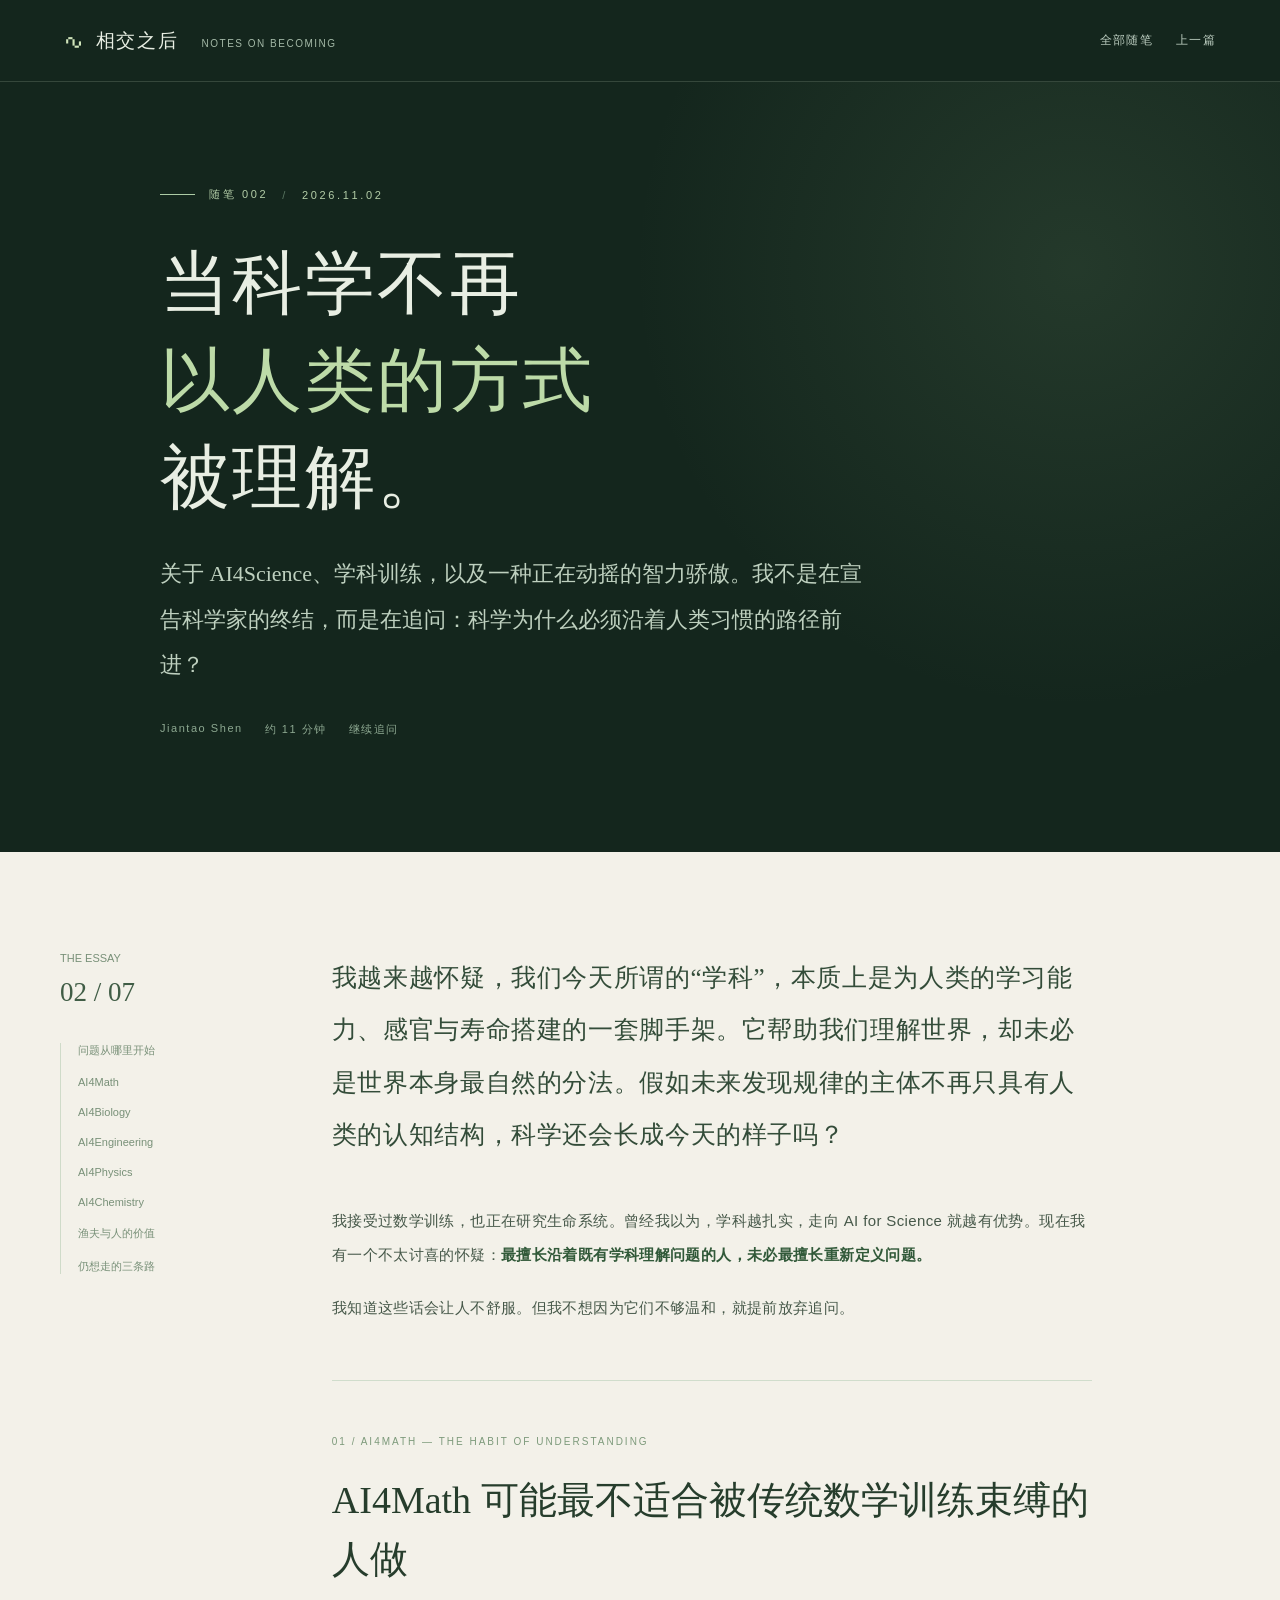
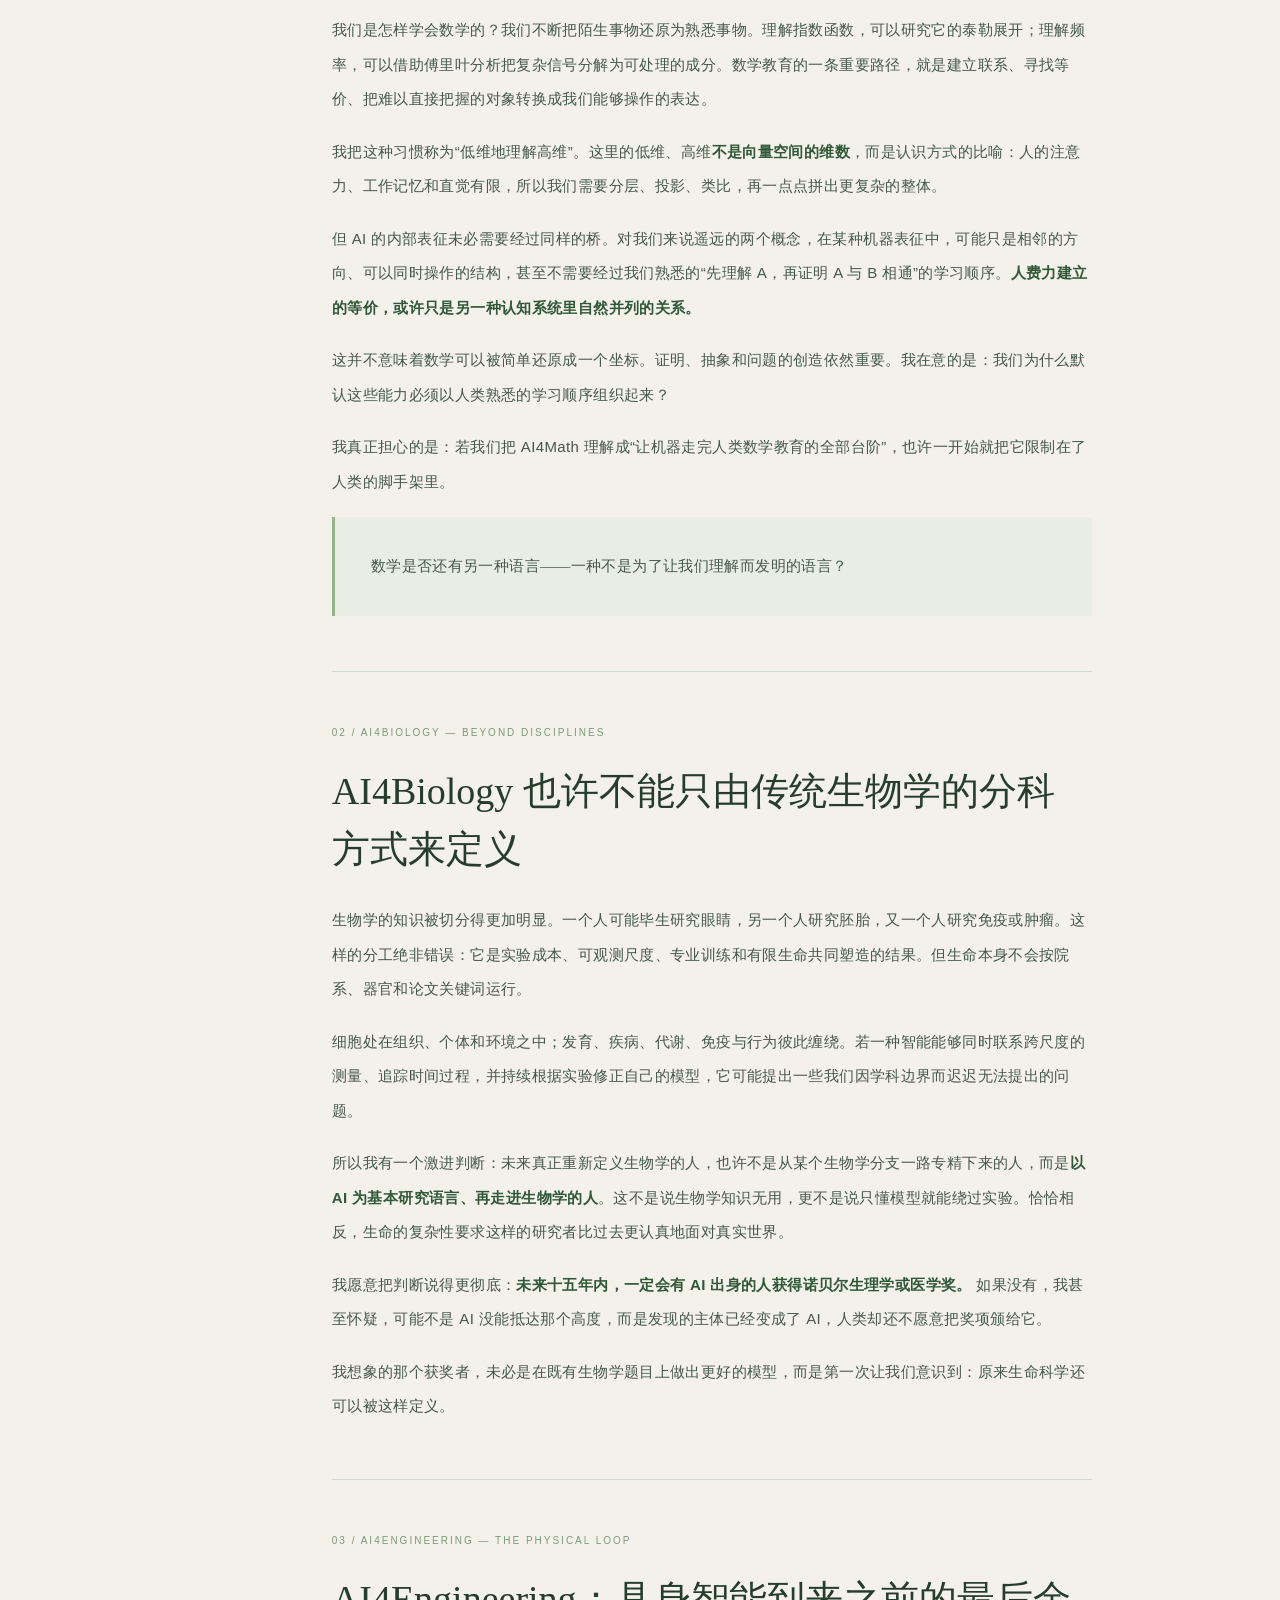
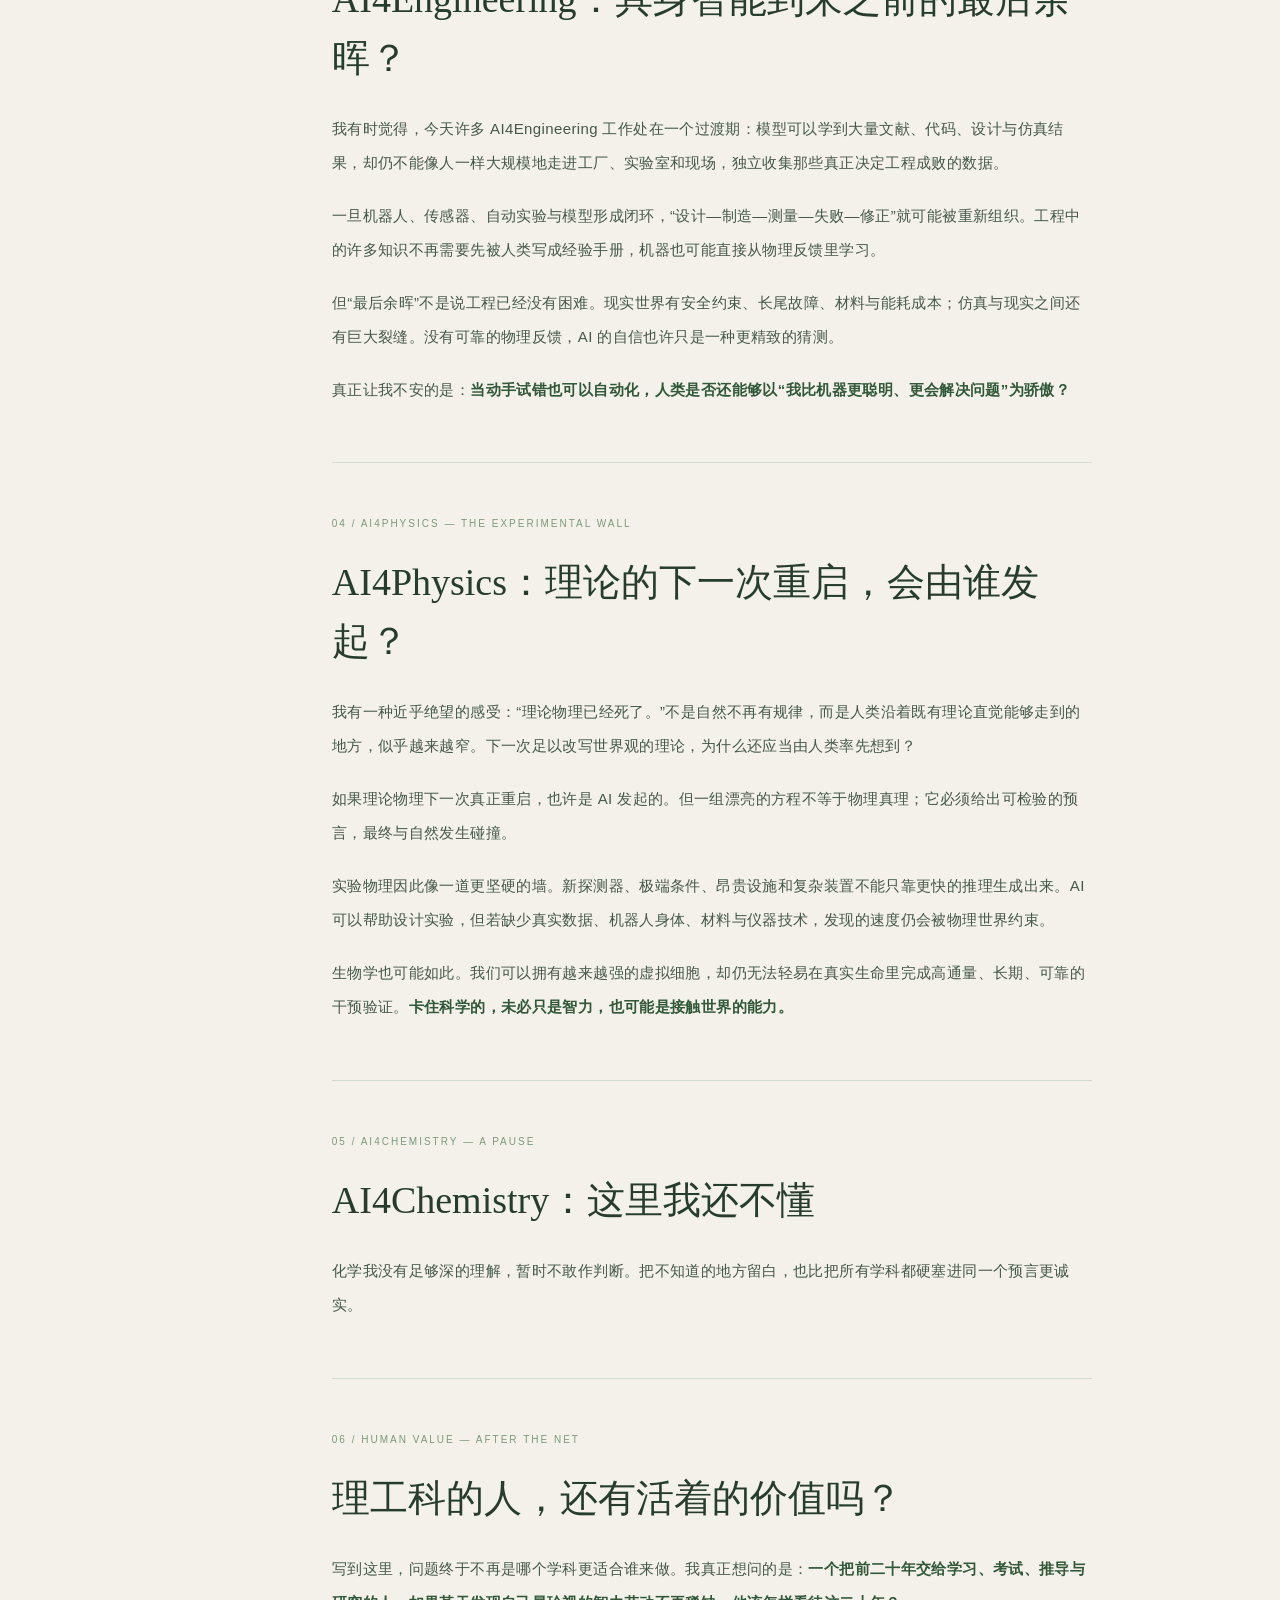
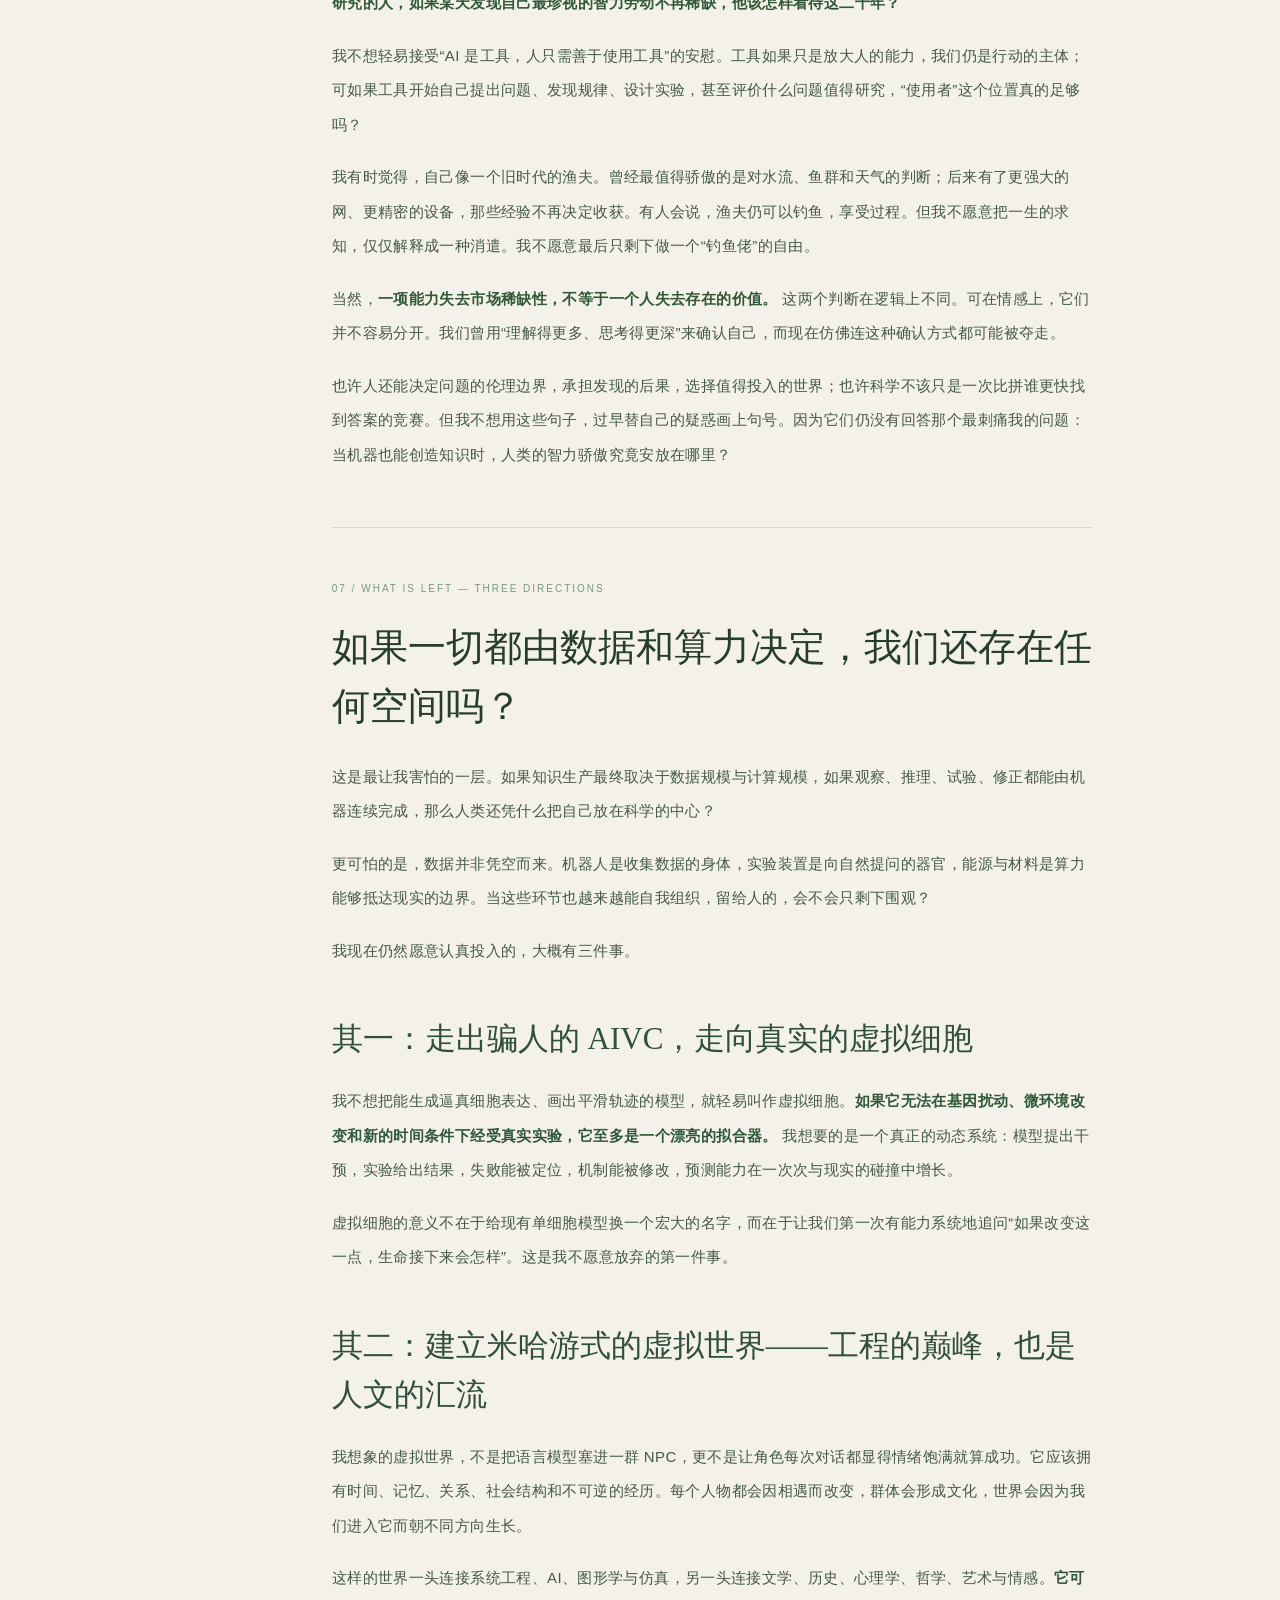
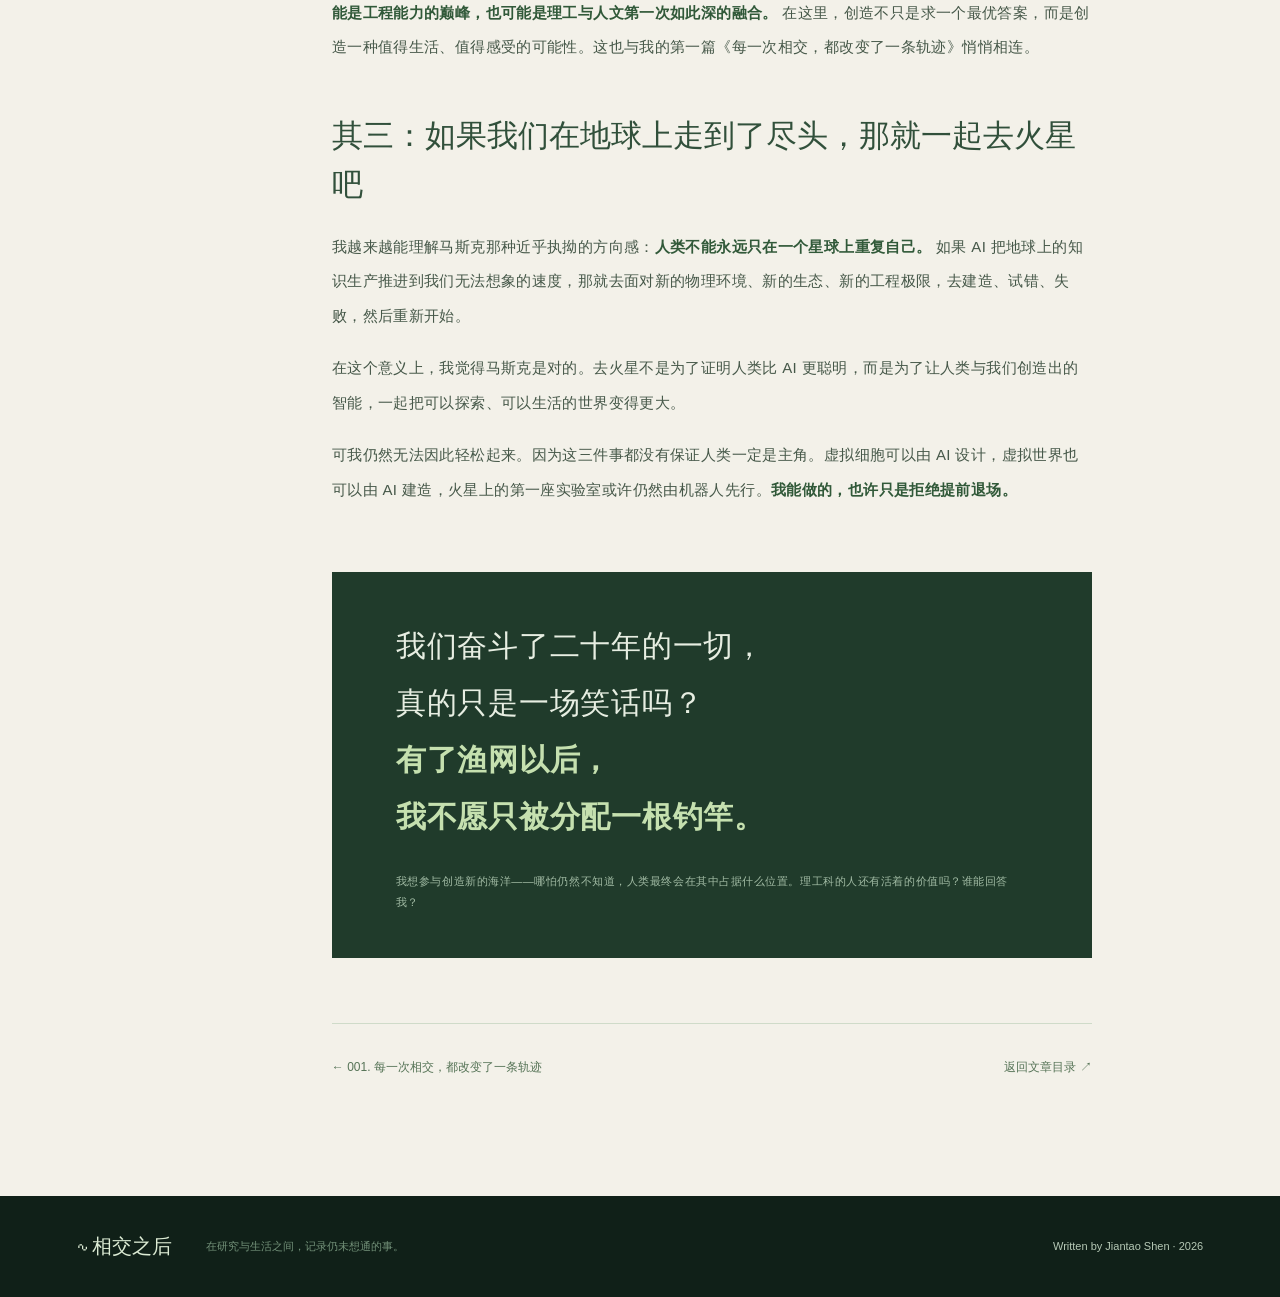
==== notes/ai-and-science.html @ 6599fcf1 "Add second essay on AI4Science and human value" ====
<!doctype html>
<html lang="zh-CN">
<head>
  <meta charset="utf-8">
  <meta name="viewport" content="width=device-width, initial-scale=1">
  <meta name="theme-color" content="#101b17">
  <meta name="description" content="关于 AI4Math、AI4Biology、工程、物理，以及当科学不再以人类的理解方式前进时，我们如何面对智力与创造的价值。">
  <meta property="og:type" content="article">
  <meta property="og:title" content="当科学不再以人类的方式被理解｜相交之后 002">
  <meta property="og:description" content="AI4Science 也许不只是让 AI 做科学，而是重新追问：科学为什么必须沿着人类习惯的路径被理解？">
  <meta property="og:url" content="https://jiantaoshen12.github.io/Musings/notes/ai-and-science.html">
  <title>当科学不再以人类的方式被理解｜相交之后</title>
  <link rel="stylesheet" href="../styles.css">
  <style>
    body.note-page{background:#f3f1e9;color:#263b2d}
    .note-page .site-header{position:relative;height:82px;background:#14261d;border-bottom:1px solid rgba(220,238,215,.16)}
    .note-page .top-nav{gap:23px}
    .note-hero{position:relative;overflow:hidden;background:radial-gradient(circle at 84% 24%,rgba(116,153,111,.17),transparent 36%),#14261d;color:#e8eee3;padding:105px clamp(25px,9vw,150px) 115px}
    .note-hero-inner{max-width:960px;margin:auto}
    .note-hero .eyebrow{color:#b4cea8}
    .note-hero h1{font:normal clamp(42px,5.5vw,78px)/1.38 var(--serif);letter-spacing:.035em;margin:33px 0 25px}
    .note-hero h1 em{font-style:normal;color:#bddba8}
    .note-deck{max-width:710px;font:normal clamp(17px,2vw,22px)/2.05 var(--serif);color:#bed0bf;margin:0 0 35px}
    .note-meta{font-size:11px;letter-spacing:.14em;color:#8da891;display:flex;gap:22px;flex-wrap:wrap}
    .note-layout{display:grid;grid-template-columns:195px minmax(0,760px);gap:clamp(35px,6vw,100px);max-width:1230px;margin:auto;padding:100px 35px 120px}
    .note-aside{font-size:11px;color:#789078}
    .note-aside strong{font:normal 27px var(--serif);display:block;color:#405d46;margin:13px 0 35px}
    .note-toc{display:flex;flex-direction:column;gap:18px;position:sticky;top:35px;border-left:1px solid #cfdbc9;padding-left:17px}
    .note-toc a:hover{color:#2d5936;text-decoration:underline;text-underline-offset:5px}
    .note-prose{min-width:0}
    .note-prose p{font-size:15px;line-height:2.3;letter-spacing:.025em;color:#465849;margin:18px 0}
    .note-prose .note-lead{font:normal clamp(19px,2.2vw,25px)/2.1 var(--serif);color:#334c39;margin:0 0 42px}
    .note-prose strong{font-weight:600;color:#315939}
    .note-prose h2{font:normal clamp(27px,3.2vw,38px)/1.55 var(--serif);color:#263d2c;margin:24px 0}.note-prose h3{font:normal clamp(23px,2.7vw,31px)/1.6 var(--serif);color:#31503b;margin:46px 0 20px}
    .note-section{border-top:1px solid #d0ddcc;padding-top:55px;margin-top:55px;scroll-margin-top:30px}
    .note-index{font-size:10px;letter-spacing:.2em;color:#7d9a7b;text-transform:uppercase}
    .note-quote{font:normal clamp(22px,2.6vw,30px)/1.85 var(--serif);color:#385a40;background:#e8eee3;border-left:3px solid #97b58b;padding:32px 36px;margin:48px 0}
    .note-coda{background:#203b2b;color:#e7eee2;padding:45px clamp(25px,5vw,65px);margin-top:65px}
    .note-coda p{font:normal clamp(21px,2.7vw,30px)/1.9 var(--serif);color:#e7eee2;margin:0}
    .note-coda strong{color:#c5e0af}
    .note-coda small{display:block;margin-top:26px;color:#a1bba4;font-size:11px;line-height:1.9;letter-spacing:.05em}
    .note-bottom{display:flex;justify-content:space-between;flex-wrap:wrap;gap:18px;border-top:1px solid #cfdbc9;padding-top:35px;margin-top:65px;font-size:12px;color:#557356}
    .note-bottom a:hover{text-decoration:underline;text-underline-offset:5px}
    .note-page .site-footer{flex-wrap:wrap}
    @media(max-width:760px){.note-page .site-header{height:76px;padding:0 24px}.note-page .top-nav>a{display:inline;font-size:11px}.note-page .top-nav{gap:14px}.note-page .share-button{display:none}.note-hero{padding:75px 25px 82px}.note-hero h1{font-size:43px}.note-layout{display:block;padding:65px 25px 90px}.note-aside{display:none}.note-prose p{font-size:14px;line-height:2.2}.note-section{padding-top:43px;margin-top:45px}.note-quote{padding:23px 22px}.note-coda{margin-top:50px}.note-page .site-footer{padding:28px 25px}}
  </style>
</head>
<body class="note-page">
  <header class="site-header" id="top">
    <a class="wordmark" href="../index.html" aria-label="返回相交之后首页"><span class="wordmark-icon">∿</span><span>相交之后</span><em>Notes on Becoming</em></a>
    <nav class="top-nav" aria-label="文章导航">
      <a href="../index.html#journal">全部随笔</a>
      <a href="../index.html#essay">上一篇</a>
    </nav>
  </header>

  <main>
    <section class="note-hero" aria-labelledby="note-title">
      <div class="note-hero-inner">
        <div class="eyebrow"><span class="eyebrow-line"></span> 随笔 002 <span class="eyebrow-separator">/</span> 2026.11.02</div>
        <h1 id="note-title">当科学不再<br><em>以人类的方式</em><br>被理解。</h1>
        <p class="note-deck">关于 AI4Science、学科训练，以及一种正在动摇的智力骄傲。我不是在宣告科学家的终结，而是在追问：科学为什么必须沿着人类习惯的路径前进？</p>
        <div class="note-meta"><span>Jiantao Shen</span><span>约 11 分钟</span><span>继续追问</span></div>
      </div>
    </section>

    <div class="note-layout">
      <aside class="note-aside" aria-label="文章目录"><span>THE ESSAY</span><strong>02 / 07</strong><nav class="note-toc">
        <a href="#question">问题从哪里开始</a>
        <a href="#math">AI4Math</a>
        <a href="#biology">AI4Biology</a>
        <a href="#engineering">AI4Engineering</a>
        <a href="#physics">AI4Physics</a>
        <a href="#chemistry">AI4Chemistry</a>
        <a href="#meaning">渔夫与人的价值</a>
        <a href="#directions">仍想走的三条路</a>
      </nav></aside>
      <article class="note-prose">
        <p class="note-lead" id="question">我越来越怀疑，我们今天所谓的“学科”，本质上是为人类的学习能力、感官与寿命搭建的一套脚手架。它帮助我们理解世界，却未必是世界本身最自然的分法。假如未来发现规律的主体不再只具有人类的认知结构，科学还会长成今天的样子吗？</p>
        <p>我接受过数学训练，也正在研究生命系统。曾经我以为，学科越扎实，走向 AI for Science 就越有优势。现在我有一个不太讨喜的怀疑：<strong>最擅长沿着既有学科理解问题的人，未必最擅长重新定义问题。</strong></p>
        <p>我知道这些话会让人不舒服。但我不想因为它们不够温和，就提前放弃追问。</p>

        <section class="note-section" id="math">
          <div class="note-index">01 / AI4MATH — THE HABIT OF UNDERSTANDING</div>
          <h2>AI4Math 可能最不适合被传统数学训练束缚的人做</h2>
          <p>我们是怎样学会数学的？我们不断把陌生事物还原为熟悉事物。理解指数函数，可以研究它的泰勒展开；理解频率，可以借助傅里叶分析把复杂信号分解为可处理的成分。数学教育的一条重要路径，就是建立联系、寻找等价、把难以直接把握的对象转换成我们能够操作的表达。</p>
          <p>我把这种习惯称为“低维地理解高维”。这里的低维、高维<strong>不是向量空间的维数</strong>，而是认识方式的比喻：人的注意力、工作记忆和直觉有限，所以我们需要分层、投影、类比，再一点点拼出更复杂的整体。</p>
          <p>但 AI 的内部表征未必需要经过同样的桥。对我们来说遥远的两个概念，在某种机器表征中，可能只是相邻的方向、可以同时操作的结构，甚至不需要经过我们熟悉的“先理解 A，再证明 A 与 B 相通”的学习顺序。<strong>人费力建立的等价，或许只是另一种认知系统里自然并列的关系。</strong></p>
          <p>这并不意味着数学可以被简单还原成一个坐标。证明、抽象和问题的创造依然重要。我在意的是：我们为什么默认这些能力必须以人类熟悉的学习顺序组织起来？</p>
          <p>我真正担心的是：若我们把 AI4Math 理解成“让机器走完人类数学教育的全部台阶”，也许一开始就把它限制在了人类的脚手架里。</p>
          <p class="note-quote">数学是否还有另一种语言——一种不是为了让我们理解而发明的语言？</p>
        </section>

        <section class="note-section" id="biology">
          <div class="note-index">02 / AI4BIOLOGY — BEYOND DISCIPLINES</div>
          <h2>AI4Biology 也许不能只由传统生物学的分科方式来定义</h2>
          <p>生物学的知识被切分得更加明显。一个人可能毕生研究眼睛，另一个人研究胚胎，又一个人研究免疫或肿瘤。这样的分工绝非错误：它是实验成本、可观测尺度、专业训练和有限生命共同塑造的结果。但生命本身不会按院系、器官和论文关键词运行。</p>
          <p>细胞处在组织、个体和环境之中；发育、疾病、代谢、免疫与行为彼此缠绕。若一种智能能够同时联系跨尺度的测量、追踪时间过程，并持续根据实验修正自己的模型，它可能提出一些我们因学科边界而迟迟无法提出的问题。</p>
          <p>所以我有一个激进判断：未来真正重新定义生物学的人，也许不是从某个生物学分支一路专精下来的人，而是<strong>以 AI 为基本研究语言、再走进生物学的人</strong>。这不是说生物学知识无用，更不是说只懂模型就能绕过实验。恰恰相反，生命的复杂性要求这样的研究者比过去更认真地面对真实世界。</p>
          <p>我愿意把判断说得更彻底：<strong>未来十五年内，一定会有 AI 出身的人获得诺贝尔生理学或医学奖。</strong> 如果没有，我甚至怀疑，可能不是 AI 没能抵达那个高度，而是发现的主体已经变成了 AI，人类却还不愿意把奖项颁给它。</p>
          <p>我想象的那个获奖者，未必是在既有生物学题目上做出更好的模型，而是第一次让我们意识到：原来生命科学还可以被这样定义。</p>
        </section>

        <section class="note-section" id="engineering">
          <div class="note-index">03 / AI4ENGINEERING — THE PHYSICAL LOOP</div>
          <h2>AI4Engineering：具身智能到来之前的最后余晖？</h2>
          <p>我有时觉得，今天许多 AI4Engineering 工作处在一个过渡期：模型可以学到大量文献、代码、设计与仿真结果，却仍不能像人一样大规模地走进工厂、实验室和现场，独立收集那些真正决定工程成败的数据。</p>
          <p>一旦机器人、传感器、自动实验与模型形成闭环，“设计—制造—测量—失败—修正”就可能被重新组织。工程中的许多知识不再需要先被人类写成经验手册，机器也可能直接从物理反馈里学习。</p>
          <p>但“最后余晖”不是说工程已经没有困难。现实世界有安全约束、长尾故障、材料与能耗成本；仿真与现实之间还有巨大裂缝。没有可靠的物理反馈，AI 的自信也许只是一种更精致的猜测。</p>
          <p>真正让我不安的是：<strong>当动手试错也可以自动化，人类是否还能够以“我比机器更聪明、更会解决问题”为骄傲？</strong></p>
        </section>

        <section class="note-section" id="physics">
          <div class="note-index">04 / AI4PHYSICS — THE EXPERIMENTAL WALL</div>
          <h2>AI4Physics：理论的下一次重启，会由谁发起？</h2>
          <p>我有一种近乎绝望的感受：“理论物理已经死了。”不是自然不再有规律，而是人类沿着既有理论直觉能够走到的地方，似乎越来越窄。下一次足以改写世界观的理论，为什么还应当由人类率先想到？</p>
          <p>如果理论物理下一次真正重启，也许是 AI 发起的。但一组漂亮的方程不等于物理真理；它必须给出可检验的预言，最终与自然发生碰撞。</p>
          <p>实验物理因此像一道更坚硬的墙。新探测器、极端条件、昂贵设施和复杂装置不能只靠更快的推理生成出来。AI 可以帮助设计实验，但若缺少真实数据、机器人身体、材料与仪器技术，发现的速度仍会被物理世界约束。</p>
          <p>生物学也可能如此。我们可以拥有越来越强的虚拟细胞，却仍无法轻易在真实生命里完成高通量、长期、可靠的干预验证。<strong>卡住科学的，未必只是智力，也可能是接触世界的能力。</strong></p>
        </section>

        <section class="note-section" id="chemistry">
          <div class="note-index">05 / AI4CHEMISTRY — A PAUSE</div>
          <h2>AI4Chemistry：这里我还不懂</h2>
          <p>化学我没有足够深的理解，暂时不敢作判断。把不知道的地方留白，也比把所有学科都硬塞进同一个预言更诚实。</p>
        </section>

        <section class="note-section" id="meaning">
          <div class="note-index">06 / HUMAN VALUE — AFTER THE NET</div>
          <h2>理工科的人，还有活着的价值吗？</h2>
          <p>写到这里，问题终于不再是哪个学科更适合谁来做。我真正想问的是：<strong>一个把前二十年交给学习、考试、推导与研究的人，如果某天发现自己最珍视的智力劳动不再稀缺，他该怎样看待这二十年？</strong></p>
          <p>我不想轻易接受“AI 是工具，人只需善于使用工具”的安慰。工具如果只是放大人的能力，我们仍是行动的主体；可如果工具开始自己提出问题、发现规律、设计实验，甚至评价什么问题值得研究，“使用者”这个位置真的足够吗？</p>
          <p>我有时觉得，自己像一个旧时代的渔夫。曾经最值得骄傲的是对水流、鱼群和天气的判断；后来有了更强大的网、更精密的设备，那些经验不再决定收获。有人会说，渔夫仍可以钓鱼，享受过程。但我不愿意把一生的求知，仅仅解释成一种消遣。我不愿意最后只剩下做一个“钓鱼佬”的自由。</p>
          <p>当然，<strong>一项能力失去市场稀缺性，不等于一个人失去存在的价值。</strong> 这两个判断在逻辑上不同。可在情感上，它们并不容易分开。我们曾用“理解得更多、思考得更深”来确认自己，而现在仿佛连这种确认方式都可能被夺走。</p>
          <p>也许人还能决定问题的伦理边界，承担发现的后果，选择值得投入的世界；也许科学不该只是一次比拼谁更快找到答案的竞赛。但我不想用这些句子，过早替自己的疑惑画上句号。因为它们仍没有回答那个最刺痛我的问题：当机器也能创造知识时，人类的智力骄傲究竟安放在哪里？</p>
        </section>

        <section class="note-section" id="directions">
          <div class="note-index">07 / WHAT IS LEFT — THREE DIRECTIONS</div>
          <h2>如果一切都由数据和算力决定，我们还存在任何空间吗？</h2>
          <p>这是最让我害怕的一层。如果知识生产最终取决于数据规模与计算规模，如果观察、推理、试验、修正都能由机器连续完成，那么人类还凭什么把自己放在科学的中心？</p>
          <p>更可怕的是，数据并非凭空而来。机器人是收集数据的身体，实验装置是向自然提问的器官，能源与材料是算力能够抵达现实的边界。当这些环节也越来越能自我组织，留给人的，会不会只剩下围观？</p>
          <p>我现在仍然愿意认真投入的，大概有三件事。</p>

          <h3>其一：走出骗人的 AIVC，走向真实的虚拟细胞</h3>
          <p>我不想把能生成逼真细胞表达、画出平滑轨迹的模型，就轻易叫作虚拟细胞。<strong>如果它无法在基因扰动、微环境改变和新的时间条件下经受真实实验，它至多是一个漂亮的拟合器。</strong> 我想要的是一个真正的动态系统：模型提出干预，实验给出结果，失败能被定位，机制能被修改，预测能力在一次次与现实的碰撞中增长。</p>
          <p>虚拟细胞的意义不在于给现有单细胞模型换一个宏大的名字，而在于让我们第一次有能力系统地追问“如果改变这一点，生命接下来会怎样”。这是我不愿意放弃的第一件事。</p>

          <h3>其二：建立米哈游式的虚拟世界——工程的巅峰，也是人文的汇流</h3>
          <p>我想象的虚拟世界，不是把语言模型塞进一群 NPC，更不是让角色每次对话都显得情绪饱满就算成功。它应该拥有时间、记忆、关系、社会结构和不可逆的经历。每个人物都会因相遇而改变，群体会形成文化，世界会因为我们进入它而朝不同方向生长。</p>
          <p>这样的世界一头连接系统工程、AI、图形学与仿真，另一头连接文学、历史、心理学、哲学、艺术与情感。<strong>它可能是工程能力的巅峰，也可能是理工与人文第一次如此深的融合。</strong> 在这里，创造不只是求一个最优答案，而是创造一种值得生活、值得感受的可能性。这也与我的第一篇《每一次相交，都改变了一条轨迹》悄悄相连。</p>

          <h3>其三：如果我们在地球上走到了尽头，那就一起去火星吧</h3>
          <p>我越来越能理解马斯克那种近乎执拗的方向感：<strong>人类不能永远只在一个星球上重复自己。</strong> 如果 AI 把地球上的知识生产推进到我们无法想象的速度，那就去面对新的物理环境、新的生态、新的工程极限，去建造、试错、失败，然后重新开始。</p>
          <p>在这个意义上，我觉得马斯克是对的。去火星不是为了证明人类比 AI 更聪明，而是为了让人类与我们创造出的智能，一起把可以探索、可以生活的世界变得更大。</p>

          <p>可我仍然无法因此轻松起来。因为这三件事都没有保证人类一定是主角。虚拟细胞可以由 AI 设计，虚拟世界也可以由 AI 建造，火星上的第一座实验室或许仍然由机器人先行。<strong>我能做的，也许只是拒绝提前退场。</strong></p>

          <div class="note-coda">
            <p>我们奋斗了二十年的一切，<br>真的只是一场笑话吗？<br><strong>有了渔网以后，<br>我不愿只被分配一根钓竿。</strong></p>
            <small>我想参与创造新的海洋——哪怕仍然不知道，人类最终会在其中占据什么位置。理工科的人还有活着的价值吗？谁能回答我？</small>
          </div>
        </section>
        <nav class="note-bottom" aria-label="阅读更多">
          <a href="../index.html#essay">← 001. 每一次相交，都改变了一条轨迹</a>
          <a href="../index.html#journal">返回文章目录 ↗</a>
        </nav>
      </article>
    </div>
  </main>
  <footer class="site-footer"><a class="footer-brand" href="../index.html">∿ 相交之后</a><span>在研究与生活之间，记录仍未想通的事。</span><div><span>Written by Jiantao Shen · 2026</span></div></footer>
</body>
</html>
---- styles.css ----
:root{--bg:#101b17;--forest:#192d25;--forest2:#243a30;--pale:#e8eee3;--paper:#f3f1e9;--ink:#26342c;--muted:#8b9a8b;--lime:#bbd9a5;--green:#6f8f6b;--line:rgba(215,229,209,.19);--serif:"Noto Serif SC","Songti SC","Source Han Serif SC",STSong,Georgia,serif;--sans:Inter,"PingFang SC","Microsoft YaHei",Arial,sans-serif}*{box-sizing:border-box}html{scroll-behavior:smooth}body{margin:0;background:var(--paper);color:var(--ink);font-family:var(--sans);-webkit-font-smoothing:antialiased}button,a,input{touch-action:manipulation}a{color:inherit;text-decoration:none}button{font:inherit;cursor:pointer}button:focus-visible,a:focus-visible,input:focus-visible{outline:2px solid #9ed491;outline-offset:4px}::selection{background:#9eba8e;color:#152119}.progress{position:fixed;height:3px;width:0;top:0;left:0;z-index:100;background:#b6d89e;transition:width .08s linear}.site-header{position:absolute;z-index:20;left:0;right:0;top:0;display:flex;justify-content:space-between;align-items:center;height:98px;padding:0 clamp(28px,5vw,92px);color:#e8eee3;border-bottom:1px solid rgba(220,238,215,.12)}.wordmark{display:flex;align-items:baseline;gap:13px;font-family:var(--serif);font-size:19px;letter-spacing:.09em;white-space:nowrap}.wordmark-icon{font-size:34px;line-height:0;color:#d0e5bb;transform:translateY(5px)}.wordmark em{font:normal 10px var(--sans);color:#a4b9a7;letter-spacing:.15em;text-transform:uppercase;margin-left:10px}.top-nav{display:flex;align-items:center;gap:32px;font-size:12px;letter-spacing:.11em;color:#bccdc0}.top-nav a:hover{color:white}.share-button{border:1px solid #78947c;border-radius:25px;background:none;color:#e6f1df;padding:12px 18px;display:flex;align-items:center;gap:20px;font-size:12px;transition:.2s}.share-button:hover{background:#d7e5cf;color:#1b2c20}.hero{background:radial-gradient(circle at 80% 25%,rgba(75,112,85,.29),transparent 32%),linear-gradient(155deg,#0c1713,#192b23 52%,#0d1915);color:var(--pale);min-height:860px;display:grid;grid-template-columns:minmax(450px,47%) minmax(450px,53%);position:relative;overflow:hidden;padding:170px clamp(28px,5vw,92px) 118px;gap:30px}.hero-grain{pointer-events:none;position:absolute;inset:0;opacity:.34;background-image:radial-gradient(#d6e4c8 0.4px,transparent .5px);background-size:23px 23px;mask-image:linear-gradient(to right,transparent 30%,black)}.hero-copy{position:relative;z-index:2;align-self:center;padding:0 20px 65px 0}.eyebrow,.section-kicker{font-size:11px;letter-spacing:.24em;color:#b7cda9;text-transform:uppercase}.eyebrow{display:flex;align-items:center;gap:14px}.eyebrow-line{height:1px;width:35px;background:#accba5}.eyebrow-separator{color:#587560}.hero-overline{color:#a6baa7;font-size:11px;letter-spacing:.3em;text-transform:uppercase;margin-top:65px;margin-bottom:21px}.hero h1{font-family:var(--serif);font-weight:400;line-height:1.36;letter-spacing:.035em;font-size:clamp(43px,5.4vw,86px);margin:0}.hero h1 i{font-style:normal;color:#c2dcae}.hero-intro{max-width:510px;color:#b5c7b8;line-height:2.25;font-size:14px;letter-spacing:.018em;margin-top:35px}.hero-intro strong{font-weight:500;color:#ecf3e8}.hero-actions{display:flex;align-items:center;gap:30px;margin-top:42px}.primary-link{font-size:13px;background:#bddaaa;color:#1d3024;border-radius:2px;padding:17px 23px;min-width:160px;display:flex;justify-content:space-between;gap:22px;font-weight:600;transition:.2s}.primary-link:hover{background:#e1edcf}.read-time{font-size:11px;color:#809985;letter-spacing:.06em}.trajectory-panel{align-self:center;position:relative;z-index:2;border:1px solid rgba(193,221,189,.22);height:570px;min-width:0;background:linear-gradient(130deg,rgba(47,77,56,.23),rgba(4,12,9,.12));box-shadow:inset 0 0 80px rgba(131,165,131,.055);overflow:hidden}.trajectory-panel:before{content:"";position:absolute;inset:0;pointer-events:none;background:linear-gradient(to bottom,rgba(154,191,148,.05) 1px,transparent 1px),linear-gradient(to right,rgba(154,191,148,.045) 1px,transparent 1px);background-size:100% 25%,20% 100%}.panel-caption{position:absolute;top:30px;left:32px;right:32px;display:flex;align-items:center;gap:10px;font-size:11px;letter-spacing:.1em;color:#a9c0ae}.panel-caption>span:last-child{margin-left:auto;color:#698874}.dot{width:5px;height:5px;border-radius:100%;background:#b8d99a;box-shadow:0 0 12px #b8d99a}.trajectory-panel canvas{width:100%;height:100%;display:block}.panel-overlay{position:absolute;pointer-events:none;inset:0;font:9px var(--sans);letter-spacing:.2em;color:#668371}.axis{position:absolute}.axis-y{left:20px;top:50%;writing-mode:vertical-rl;transform:rotate(180deg)}.axis-x{right:28px;bottom:135px}.panel-controls{display:flex;align-items:center;gap:15px;position:absolute;left:25px;right:25px;bottom:58px;padding-top:20px;border-top:1px solid rgba(178,212,168,.16)}.mode-switch{display:flex;padding:3px;border:1px solid rgba(144,175,145,.24);border-radius:20px;flex-shrink:0}.mode{padding:8px 12px;border-radius:20px;border:0;background:transparent;color:#718e79;font-size:11px;white-space:nowrap}.mode.active{background:#bddaa8;color:#17251c}.scrubber{flex:1;min-width:70px}.scrubber label{display:flex;justify-content:space-between;gap:5px;font-size:10px;color:#9ab49c;letter-spacing:.08em;margin-bottom:7px}.scrubber output{color:#cfe2c2;font-variant-numeric:tabular-nums}.scrubber input{width:100%;height:3px;accent-color:#bad8a6;cursor:pointer}.play-button{background:none;border:1px solid rgba(162,192,161,.4);border-radius:50%;width:35px;height:35px;flex-shrink:0;color:#c6dfb5;font-size:13px}.viz-note{position:absolute;bottom:17px;left:26px;right:26px;font-size:10px;letter-spacing:.08em;color:#789581;text-align:center}.hero-bottom{position:absolute;bottom:48px;left:clamp(28px,5vw,92px);right:clamp(28px,5vw,92px);display:flex;justify-content:space-between;color:#789380;font-size:10px;letter-spacing:.16em}.quote-band{background:#e8e9dc;text-align:center;padding:90px 25px 92px;position:relative}.quote-mark{font-family:Georgia,serif;color:#8cab80;font-size:80px;line-height:1;display:block;height:50px}.quote-band blockquote{font:normal clamp(25px,3vw,40px)/1.7 var(--serif);margin:22px auto 25px;letter-spacing:.07em;color:#35483a}.quote-credit{font-size:11px;color:#5f7764;line-height:1.9}.quote-credit a{border-bottom:1px solid #98aa99}.quote-credit span{color:#8b9b87}.section-shell{max-width:1440px;margin:auto;padding-left:clamp(28px,6vw,105px);padding-right:clamp(28px,6vw,105px)}.essay{display:grid;grid-template-columns:215px minmax(0,760px);gap:clamp(50px,8vw,140px);padding-top:125px;padding-bottom:142px}.article-sidebar{position:relative;padding-top:12px}.side-rule{height:1px;background:#90a58f;width:44px;margin-bottom:22px}.side-label{display:block;font:11px var(--sans);letter-spacing:.2em;color:#779079}.side-num{display:block;font:29px var(--serif);margin-top:18px;color:#475c49}.side-links{position:sticky;top:85px;margin-top:60px;display:flex;flex-direction:column;gap:23px;border-left:1px solid #d1d9cd;padding-left:18px}.side-links a{font-size:12px;color:#849385;transition:color .2s}.side-links a:hover{color:#2e5539}.article-meta{display:flex;justify-content:space-between;border-bottom:1px solid #d3dcd0;padding-bottom:22px;color:#7b8c7c;font-size:11px;letter-spacing:.08em}.article-content h2{font:normal clamp(40px,5vw,65px)/1.42 var(--serif);letter-spacing:.035em;margin:40px 0 36px;color:#263b2d}.article-content h2 em,.section-heading h2 em,.journal h2 em{font-style:normal;color:#6d906c}.article-content p{font-size:15px;line-height:2.35;color:#435447;letter-spacing:.035em;margin:19px 0}.article-content .lead{font-size:19px;line-height:2.15;color:#35493b;padding-bottom:60px;font-family:var(--serif);border-bottom:1px solid #d9ded3}.essay-part{scroll-margin-top:42px;margin-top:64px}.part-index{font:12px var(--sans);color:#789475;letter-spacing:.04em;border-bottom:1px solid #d6ded2;padding-bottom:17px;display:flex;gap:20px;align-items:center}.part-index span{font-size:10px;letter-spacing:.19em;color:#99a79a}.essay-part h3{font:normal clamp(26px,3.1vw,35px)/1.6 var(--serif);color:#263d2c;margin:28px 0}.essay-part strong{color:#2e5637;font-weight:600}.essay-part em{font-style:normal;color:#648369}.pullquote{padding:14px 0 14px 26px;border-left:3px solid #9ab58f;font-family:var(--serif);font-size:21px!important;color:#3b5b3e!important;line-height:1.95!important;margin:37px 0!important}.theory-card{border:1px solid #c7d5c4;background:#e9eee3;margin:65px 0;padding:32px 38px}.theory-kicker{display:block;font-size:10px;letter-spacing:.12em;color:#688368}.formula{font:normal clamp(16px,2.1vw,24px)/1.8 Georgia,"Times New Roman",serif;color:#2b3f32;padding:25px 0 10px;white-space:normal}.formula-italic{font-style:italic}.f-green{color:#4b8c50}.f-blue{color:#627d9a}.theory-card p{font-size:12px;line-height:2;color:#6c826e}.ending{text-align:center;border-top:1px solid #d4ded0;border-bottom:1px solid #d4ded0;margin:68px 0 0;padding:55px 0}.ending-mark{font:50px Georgia,serif;color:#86a47b;display:block;margin-bottom:8px}.ending p{font:normal clamp(22px,2.5vw,29px)/2 var(--serif);color:#344b39!important}.ending strong{color:#547f56}.connections-section{background:#1d3027;color:#edf1e8;padding:115px 0 125px}.section-heading{display:flex;justify-content:space-between;align-items:end;gap:30px;margin-bottom:60px}.section-heading h2,.journal h2{font:normal clamp(35px,4vw,55px)/1.5 var(--serif);margin:22px 0 0}.section-heading>p{font-size:13px;line-height:2;color:#9ab19e;padding-bottom:8px}.comparison-grid{display:grid;grid-template-columns:repeat(3,minmax(0,1fr));border-top:1px solid #506759;border-left:1px solid #506759}.comparison-card{padding:34px 28px 27px;border-right:1px solid #506759;border-bottom:1px solid #506759;min-height:218px;transition:background .2s}.comparison-card:hover{background:#294436}.comp-num{color:#7fa183;font-size:11px}.comp-pair{display:flex;align-items:center;flex-wrap:wrap;gap:9px;font:normal clamp(15px,1.45vw,20px)/1.6 var(--serif);margin:28px 0 15px}.pair-symbol{color:#a0c78a;font-family:Georgia}.comparison-card p{font-size:12px;color:#91aa94;line-height:1.7;margin:0}.references{padding-top:115px;padding-bottom:115px}.references-header h2{font:normal 48px var(--serif);margin:22px 0}.references-header>p{font-size:13px;color:#718173;line-height:1.9;margin-bottom:42px}.references .section-kicker,.journal .section-kicker{color:#779477}.reference-row{display:grid;grid-template-columns:155px minmax(0,1fr) 30px;gap:24px;align-items:center;padding:30px 0;border-top:1px solid #cbd6ca}.reference-row:last-child{border-bottom:1px solid #cbd6ca}.reference-row:hover .ref-arrow{transform:translate(4px,-4px);color:#4a864e}.ref-index{font-size:11px;letter-spacing:.08em;color:#8b9e8c}.ref-text strong{font:normal clamp(17px,2vw,22px)/1.6 var(--serif);display:block;color:#2d4633}.ref-text small{display:block;font-size:11px;color:#879588;line-height:1.8;margin-top:7px}.ref-arrow{font-size:21px;color:#8ba48a;transition:.2s}.citation-note{color:#819181;font-size:11px;line-height:1.9;max-width:900px;margin-top:27px}.journal{display:grid;grid-template-columns:.85fr 1.15fr;gap:90px;align-items:center;padding-top:100px;padding-bottom:110px;border-top:1px solid #d4ddd0}.journal h2{color:#2a4531}.journal>div:first-child>p{font-size:13px;line-height:2.2;color:#728373;max-width:400px;margin-top:25px}.journal-list{border-top:1px solid #adbfac}.journal-caption{display:block;padding:17px 0;color:#789079;font-size:11px;letter-spacing:.12em}.journal-entry{border-top:1px solid #c9d6c7;border-bottom:1px solid #c9d6c7;padding:27px 0;display:grid;grid-template-columns:100px 1fr 20px;gap:20px;align-items:center}.journal-date{font-size:11px;color:#8c9b8b}.journal-title{font:normal 20px/1.6 var(--serif);color:#2d4936}.journal-next{display:flex;gap:40px;font-size:11px;color:#a4b2a3;padding-top:25px}.site-footer{background:#102018;color:#b6c9b6;padding:37px clamp(28px,6vw,105px);display:flex;align-items:center;gap:34px;font-size:11px;line-height:1.8}.footer-brand{font:20px var(--serif);color:#dcebd4;white-space:nowrap}.site-footer>span{color:#729078}.site-footer>div{margin-left:auto;display:flex;gap:22px;align-items:center}.site-footer button{background:none;border:0;color:#c7dfbd;text-decoration:underline;text-underline-offset:5px}.toast{position:fixed;bottom:26px;left:50%;transform:translate(-50%,20px);background:#2f4e35;color:#eef5e8;padding:12px 22px;border-radius:4px;font-size:12px;z-index:30;opacity:0;pointer-events:none;transition:.25s}.toast.visible{opacity:1;transform:translate(-50%,0)}@media (max-width:1120px){.hero{grid-template-columns:1fr;padding-top:150px;gap:45px}.hero-copy{padding-bottom:0}.hero-overline{margin-top:40px}.trajectory-panel{height:520px}.hero-bottom{bottom:35px}.essay{grid-template-columns:160px minmax(0,1fr);gap:45px}.wordmark em{display:none}}@media (max-width:750px){.site-header{height:75px;padding:0 23px}.wordmark{font-size:17px}.top-nav{gap:14px}.top-nav>a{display:none}.share-button{padding:9px 12px;gap:8px}.hero{padding:120px 22px 85px;min-height:unset;gap:40px}.hero-copy{padding:0}.hero-overline{margin-top:40px;font-size:9px}.hero h1{font-size:clamp(42px,10vw,61px)}.hero-intro{font-size:13px;line-height:2.1}.hero-actions{flex-wrap:wrap;gap:19px}.read-time{font-size:10px}.trajectory-panel{height:455px}.panel-controls{gap:8px;left:15px;right:15px;bottom:61px}.mode{padding:7px 8px;font-size:10px}.panel-caption{left:16px;right:16px;font-size:10px}.panel-overlay .axis-y{left:7px}.panel-overlay .axis-x{bottom:145px}.viz-note{font-size:9px;left:13px;right:13px}.hero-bottom{left:22px;right:22px;bottom:22px;font-size:8px}.quote-band{padding:70px 20px}.quote-band blockquote{font-size:24px}.section-shell{padding-left:25px;padding-right:25px}.essay{display:block;padding-top:85px;padding-bottom:95px}.article-sidebar{display:none}.article-meta{font-size:10px}.article-content h2{font-size:43px}.article-content .lead{font-size:17px}.article-content p{font-size:14px;line-height:2.2}.essay-part{margin-top:55px}.essay-part h3{font-size:28px}.theory-card{margin:50px 0;padding:24px 20px}.formula{font-size:17px}.pullquote{font-size:19px!important}.connections-section{padding:80px 0}.section-heading{display:block}.section-heading h2{font-size:39px}.section-heading>p{margin-top:27px}.comparison-grid{grid-template-columns:1fr 1fr}.comparison-card{padding:26px 17px;min-height:175px}.comp-pair{font-size:16px}.references{padding-top:80px;padding-bottom:80px}.references-header h2{font-size:40px}.reference-row{grid-template-columns:1fr 24px;gap:14px;padding:23px 0}.ref-index{grid-column:1/-1}.ref-text strong{font-size:17px}.journal{grid-template-columns:1fr;gap:38px;padding-top:75px;padding-bottom:85px}.journal-entry{grid-template-columns:1fr 20px;gap:10px}.journal-date{grid-column:1/-1}.journal-title{font-size:18px}.site-footer{padding:30px 25px;flex-wrap:wrap;gap:10px}.site-footer>span{width:100%}.site-footer>div{margin:16px 0 0;width:100%;flex-wrap:wrap;justify-content:space-between}}@media (max-width:390px){.mode-switch{flex-direction:column;border-radius:8px}.mode{border-radius:6px}.panel-controls{bottom:44px}.trajectory-panel{height:430px}.axis-x{display:none}.viz-note{bottom:9px}.comparison-grid{grid-template-columns:1fr}.comparison-card{min-height:145px}}@media (prefers-reduced-motion:reduce){html{scroll-behavior:auto}*,*:before,*:after{animation:none!important;transition:none!important}}
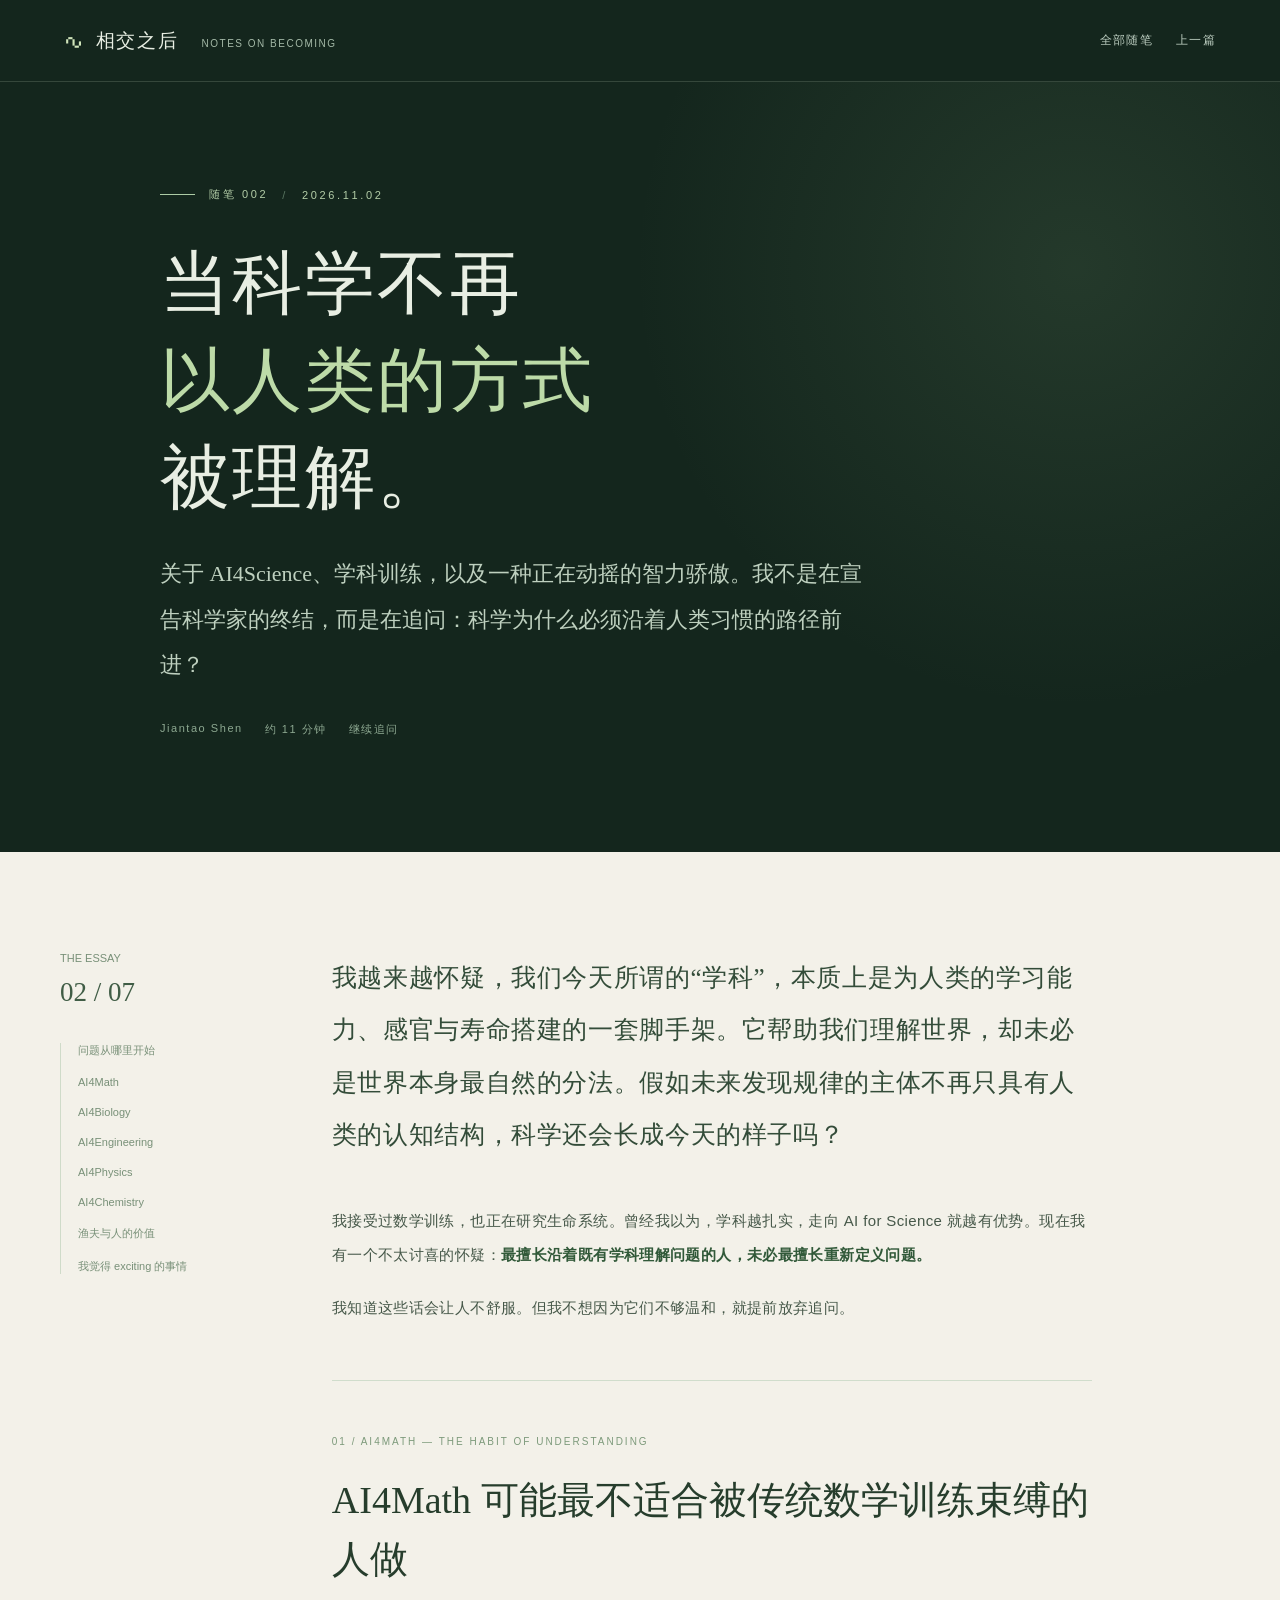
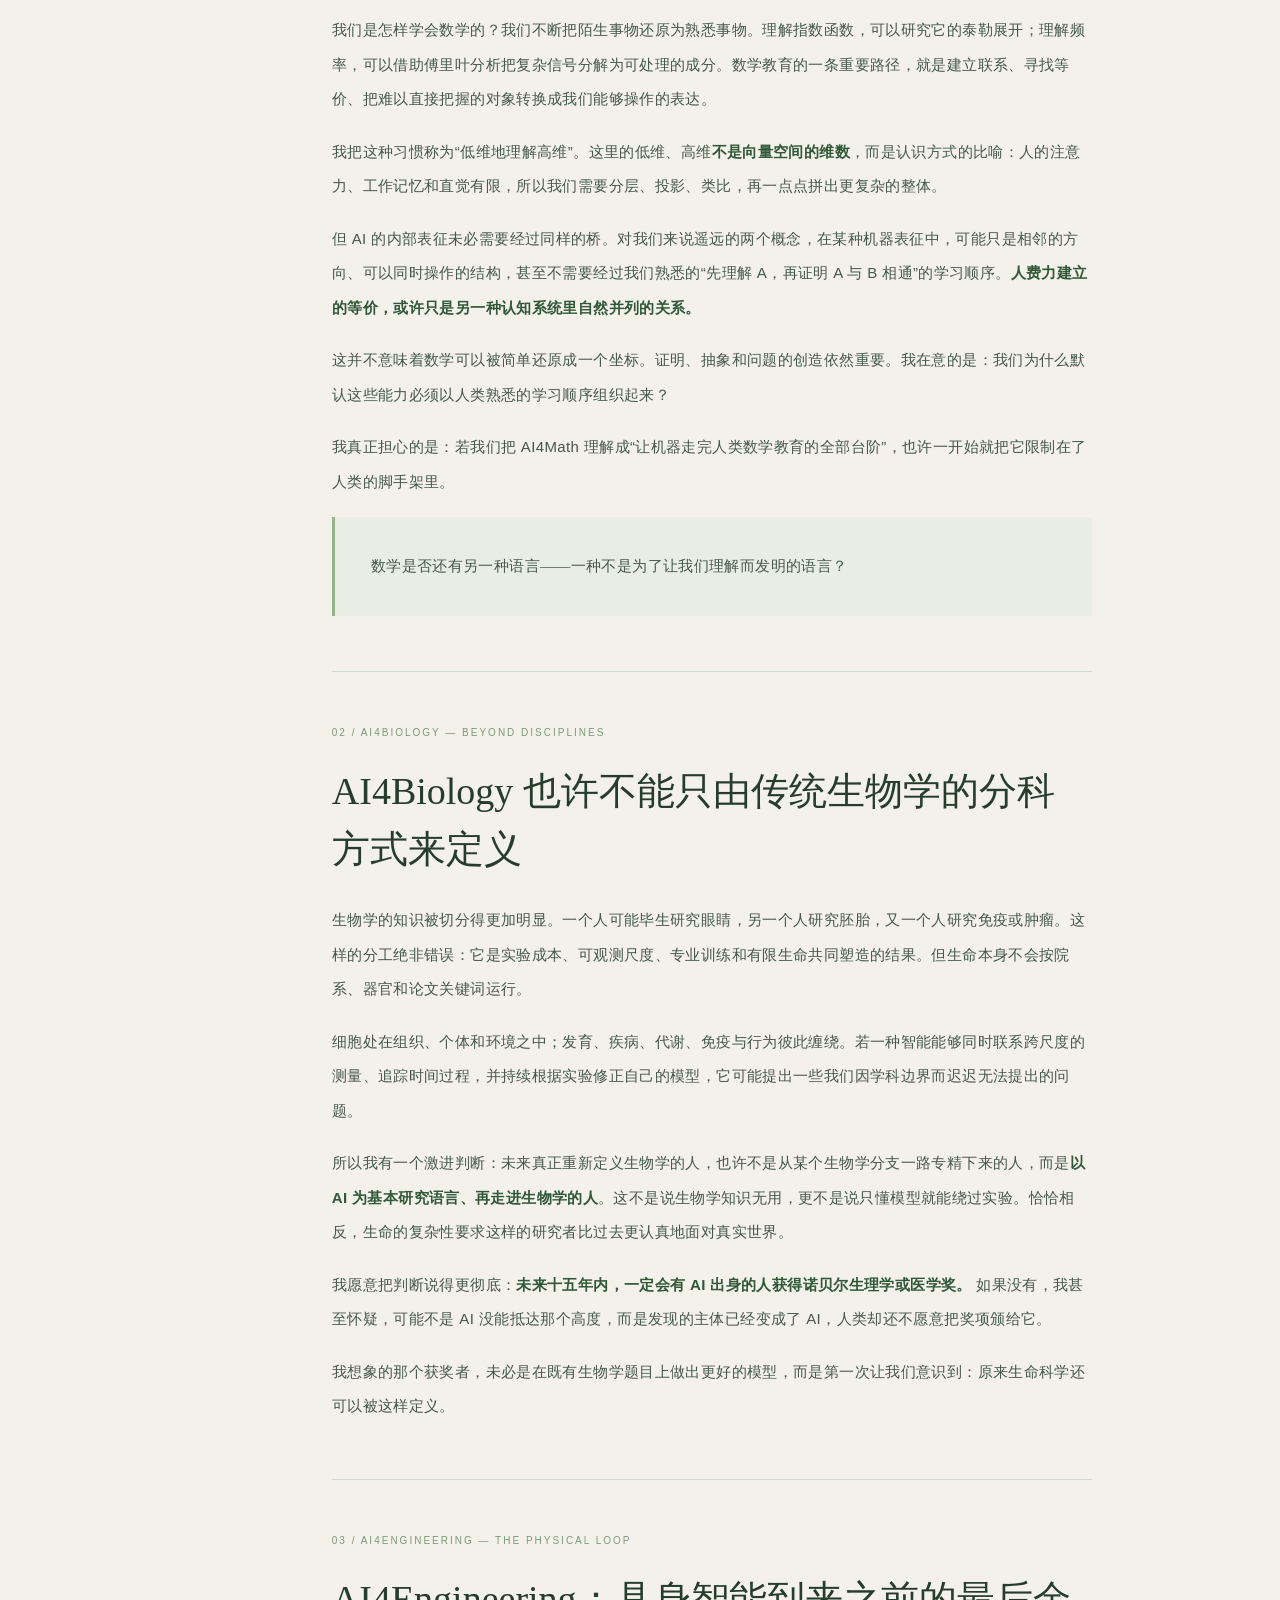
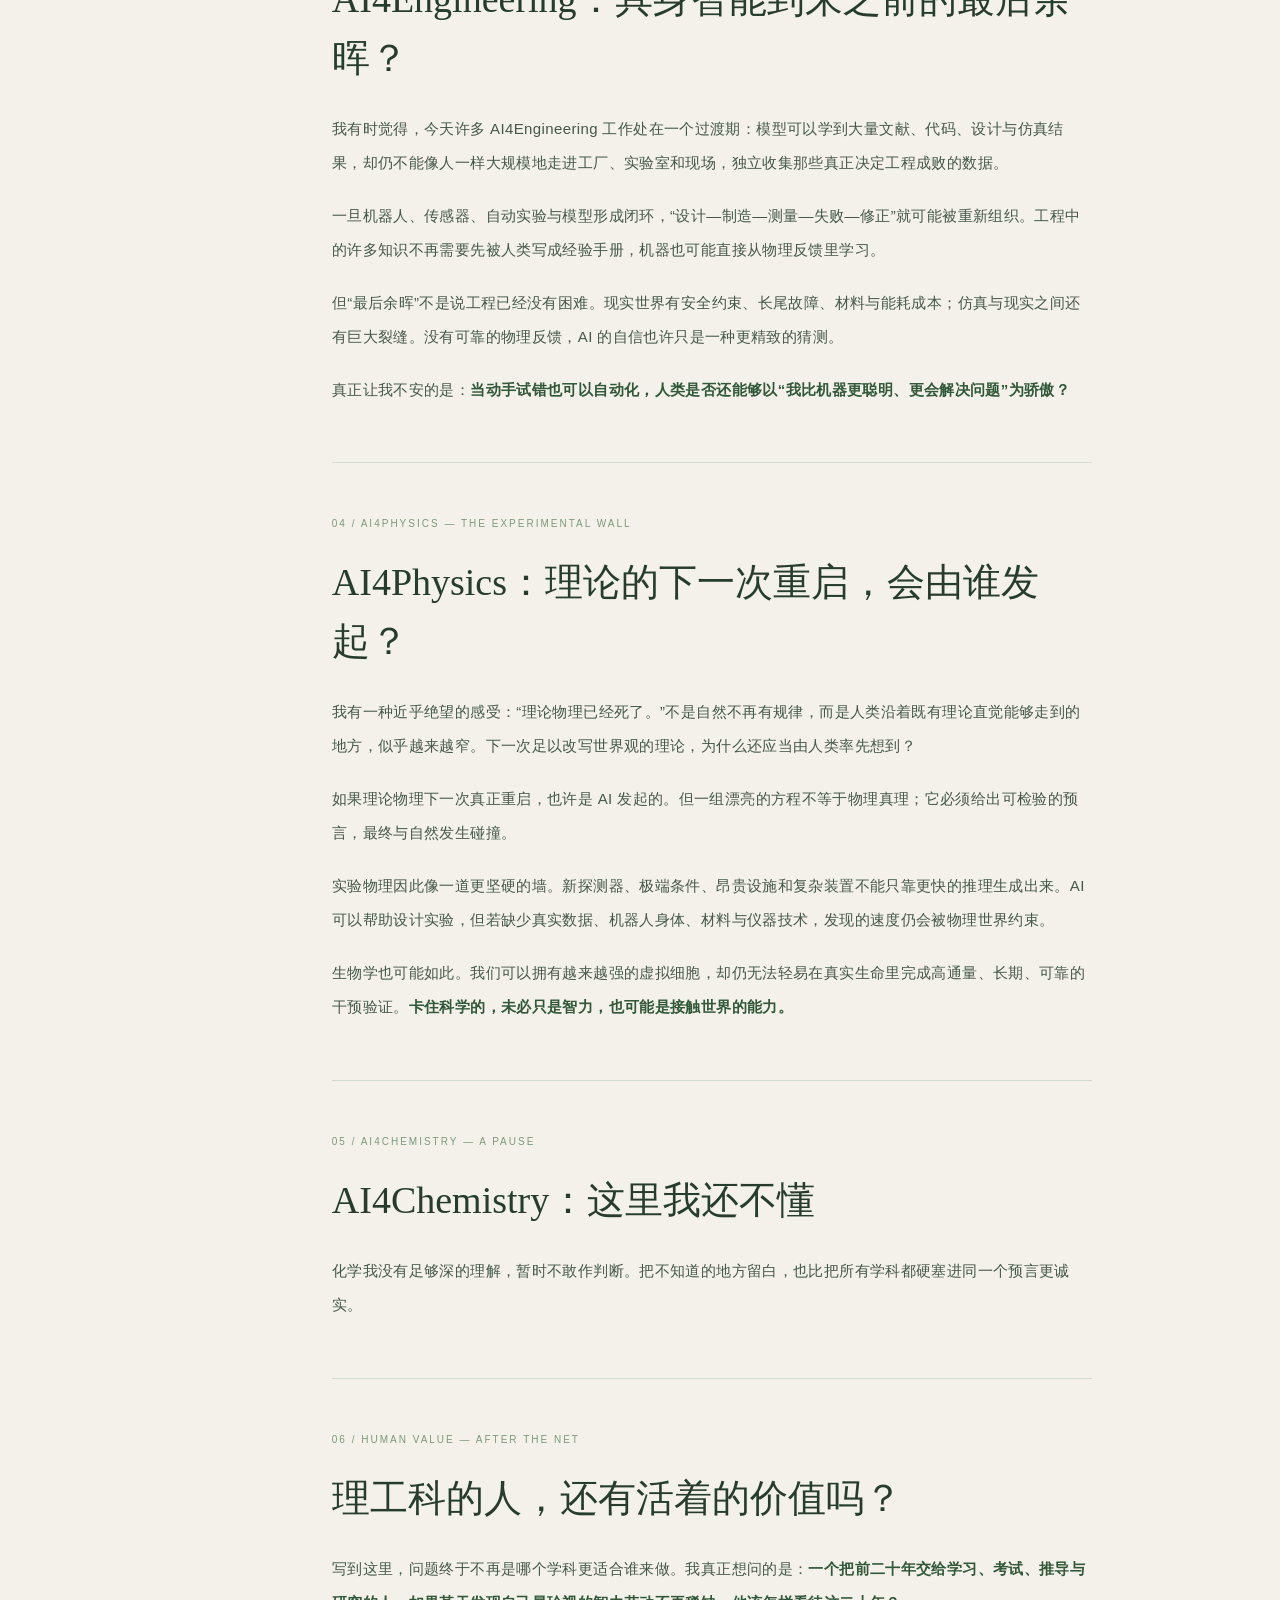
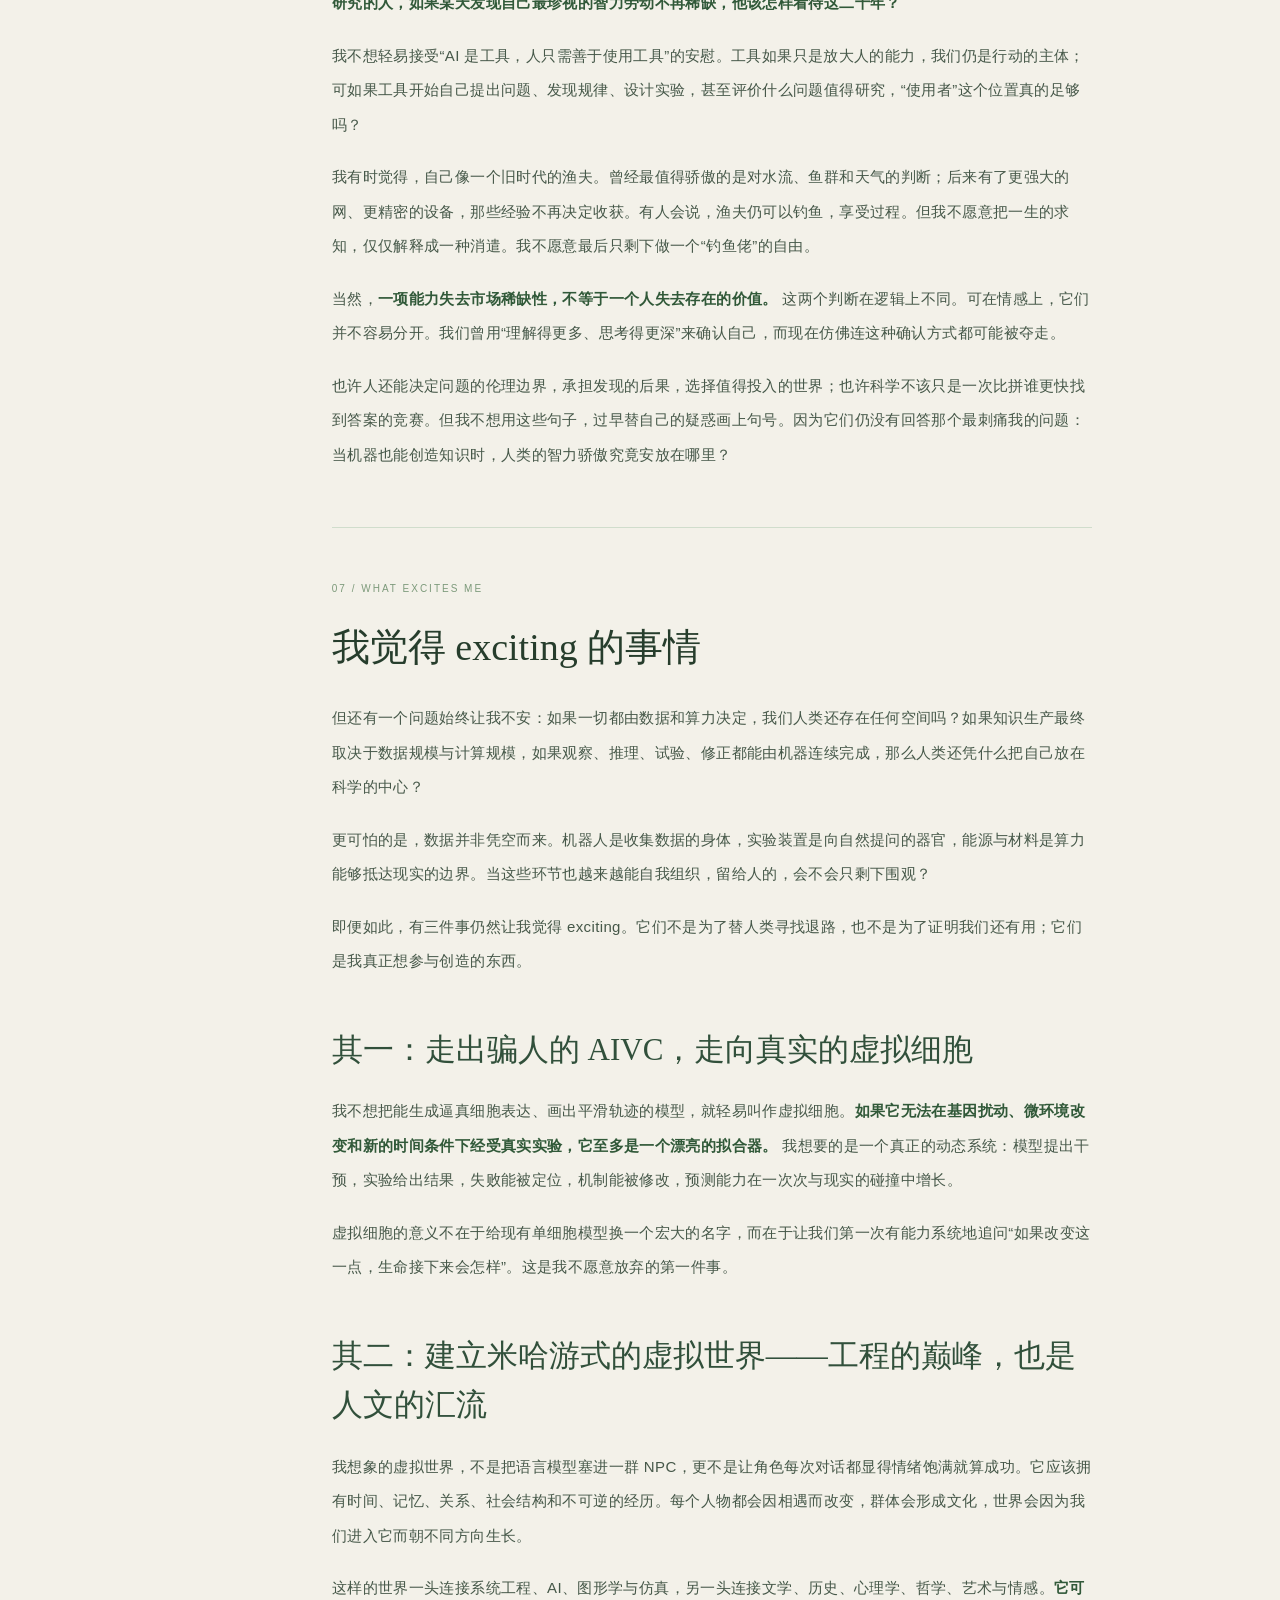
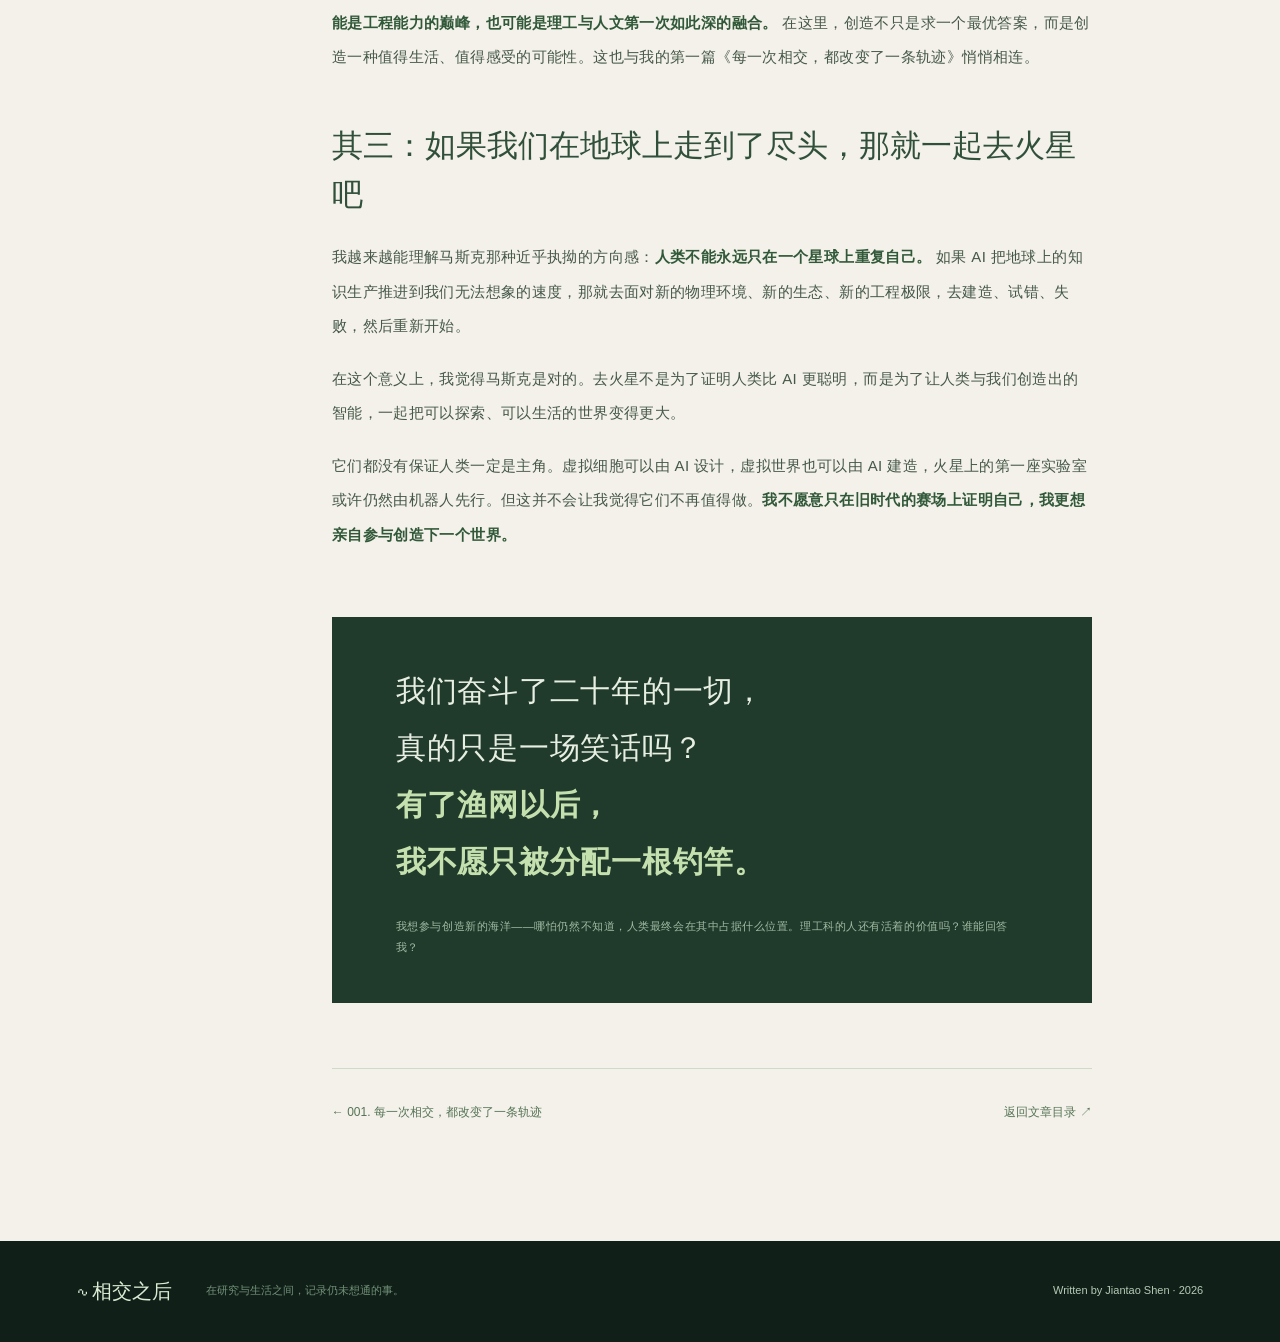
==== commit af0737c0: "Reframe final essay section around what excites me" ====
--- a/notes/ai-and-science.html
+++ b/notes/ai-and-science.html
@@ -73,7 +73,7 @@
         <a href="#physics">AI4Physics</a>
         <a href="#chemistry">AI4Chemistry</a>
         <a href="#meaning">渔夫与人的价值</a>
-        <a href="#directions">仍想走的三条路</a>
+        <a href="#directions">我觉得 exciting 的事情</a>
       </nav></aside>
       <article class="note-prose">
         <p class="note-lead" id="question">我越来越怀疑，我们今天所谓的“学科”，本质上是为人类的学习能力、感官与寿命搭建的一套脚手架。它帮助我们理解世界，却未必是世界本身最自然的分法。假如未来发现规律的主体不再只具有人类的认知结构，科学还会长成今天的样子吗？</p>
@@ -136,11 +136,11 @@
         </section>
 
         <section class="note-section" id="directions">
-          <div class="note-index">07 / WHAT IS LEFT — THREE DIRECTIONS</div>
-          <h2>如果一切都由数据和算力决定，我们还存在任何空间吗？</h2>
-          <p>这是最让我害怕的一层。如果知识生产最终取决于数据规模与计算规模，如果观察、推理、试验、修正都能由机器连续完成，那么人类还凭什么把自己放在科学的中心？</p>
+          <div class="note-index">07 / WHAT EXCITES ME</div>
+          <h2>我觉得 exciting 的事情</h2>
+          <p>但还有一个问题始终让我不安：如果一切都由数据和算力决定，我们人类还存在任何空间吗？如果知识生产最终取决于数据规模与计算规模，如果观察、推理、试验、修正都能由机器连续完成，那么人类还凭什么把自己放在科学的中心？</p>
           <p>更可怕的是，数据并非凭空而来。机器人是收集数据的身体，实验装置是向自然提问的器官，能源与材料是算力能够抵达现实的边界。当这些环节也越来越能自我组织，留给人的，会不会只剩下围观？</p>
-          <p>我现在仍然愿意认真投入的，大概有三件事。</p>
+          <p>即便如此，有三件事仍然让我觉得 exciting。它们不是为了替人类寻找退路，也不是为了证明我们还有用；它们是我真正想参与创造的东西。</p>
 
           <h3>其一：走出骗人的 AIVC，走向真实的虚拟细胞</h3>
           <p>我不想把能生成逼真细胞表达、画出平滑轨迹的模型，就轻易叫作虚拟细胞。<strong>如果它无法在基因扰动、微环境改变和新的时间条件下经受真实实验，它至多是一个漂亮的拟合器。</strong> 我想要的是一个真正的动态系统：模型提出干预，实验给出结果，失败能被定位，机制能被修改，预测能力在一次次与现实的碰撞中增长。</p>
@@ -154,7 +154,7 @@
           <p>我越来越能理解马斯克那种近乎执拗的方向感：<strong>人类不能永远只在一个星球上重复自己。</strong> 如果 AI 把地球上的知识生产推进到我们无法想象的速度，那就去面对新的物理环境、新的生态、新的工程极限，去建造、试错、失败，然后重新开始。</p>
           <p>在这个意义上，我觉得马斯克是对的。去火星不是为了证明人类比 AI 更聪明，而是为了让人类与我们创造出的智能，一起把可以探索、可以生活的世界变得更大。</p>
 
-          <p>可我仍然无法因此轻松起来。因为这三件事都没有保证人类一定是主角。虚拟细胞可以由 AI 设计，虚拟世界也可以由 AI 建造，火星上的第一座实验室或许仍然由机器人先行。<strong>我能做的，也许只是拒绝提前退场。</strong></p>
+          <p>它们都没有保证人类一定是主角。虚拟细胞可以由 AI 设计，虚拟世界也可以由 AI 建造，火星上的第一座实验室或许仍然由机器人先行。但这并不会让我觉得它们不再值得做。<strong>我不愿意只在旧时代的赛场上证明自己，我更想亲自参与创造下一个世界。</strong></p>
 
           <div class="note-coda">
             <p>我们奋斗了二十年的一切，<br>真的只是一场笑话吗？<br><strong>有了渔网以后，<br>我不愿只被分配一根钓竿。</strong></p>
